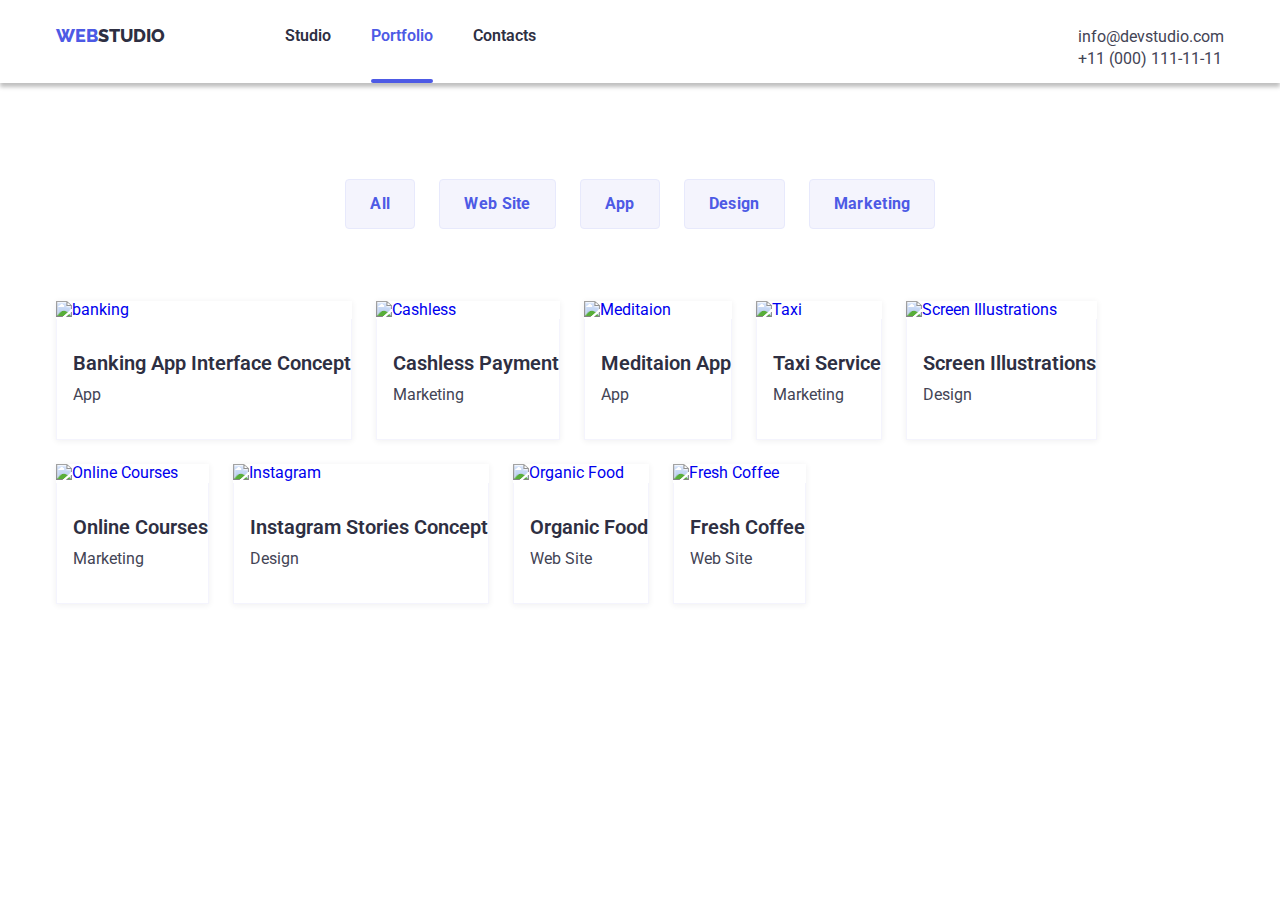
==== portfolio.html @ 0f803ff2 "залишився футер (портфоліо)" ====
<!DOCTYPE html>
<html lang="en">
<head>
    <meta charset="UTF-8">
    <meta http-equiv="X-UA-Compatible" content="IE=edge">
    <meta name="viewport" content="width=device-width, initial-scale=1.0">
    <title>Portfolio</title>
    <link rel="stylesheet" href="https://cdn.jsdelivr.net/npm/modern-normalize@1.1.0/modern-normalize.min.css">
    <link href="https://fonts.googleapis.com/css2?family=Raleway:wght@800&family=Roboto:wght@400;700&display=swap" rel="stylesheet">
    <link rel="stylesheet" href="css/styles.css">
</head>
<body>
    <!--Heder-->
    <header class="page-header">
        <div class="conteiner page-header-conteiner">
            <nav class="page-nav">
                <a href="./index.html" class="logo"> <span class="logo-blu">Web</span>Studio</a>
                <ul class="page-heder-link">
                    <li class="nav-header"><a href="./index.html" class="heder-link">Studio</a></li>
                    <li class="nav-header"><a href="./portfolio.html" class="heder-link heder-link-portfolio ">Portfolio</a></li>
                    <li class="nav-header"><a href="./index.html" class="heder-link">Contacts</a></li>
                </ul>
            </nav>
            <button class="menu-toggle menu-toggle-open  js-open-menu" aria-expanded="false" aria-controls="mobile-menu">
                <svg class="mobile-menu-icon" height="22" width="32">
                    <use href="./images/sprite2.svg#icon-charm_menu-hamburger"></use>
                </svg>
            </button>
    
            <ul class="contacts">
                <li><a href="mailto:info@devstudio.com" class="heder-contacts">info@devstudio.com</a></li>
                <li><a href="tel:+110001111111" class="heder-contacts list-contacts ">+11 (000) 111-11-11</a></li>
            </ul>
        </div>
        <div class="menu-conteiner js-menu-container" id="mobile-menu">
            <button class="menu-toggle menu-toggle-close js-close-menu">
                <svg class="mobile-menu_close-icon" height="24" width="24">
                    <use href="./images/sprite2.svg#icon-close-black"></use>
                </svg>
            </button>
            <ul class="mobile-nav">
                <li class="mobile-section mobile-studio">Studio</li>
                <li class="mobile-section mobile-portfolio">Portfolio</li>
                <li class="mobile-section mobile-contacts">Contacts</li>
            </ul>
            <div class="stems-link-contacts">
                <ul class="mobile-contacts-items">
                    <li class="first"><a class="mobile-link-first" href="tel:+110001111111">+11 (000) 111-11-11</a></li>
                    <li><a class="mobile-link-second" href="mailto:info@devstudio.com">info@devstudio.com</a></li>
    
                </ul>
    
                <ul class="social-icons-mobile-items">
                    <li class="social-list-mobile">
                        <a href="" class="social-list-icons">
                            <svg class="social-list-icons-links" width="16" height="16">
                                <use href="images/sprite.svg#icon-instagram-2"> </use>
                            </svg>
                        </a>
                    </li>
                    <li class="social-list-mobile">
                        <a href="" class="social-list-icons">
                            <svg class="social-list-icons-links" width="16" height="16">
                                <use href="./images/sprite.svg#icon-twiter"> </use>
                            </svg>
                        </a>
                    </li>
                    <li class="social-list-mobile">
                        <a href="" class="social-list-icons">
                            <svg class="social-list-icons-links" width="16" height="16">
                                <use href="./images/sprite.svg#icon-facebook"> </use>
                            </svg>
                        </a>
                    </li>
                    <li class="social-list-mobile">
                        <a href="" class="social-list-icons">
                            <svg class="social-list-icons-links" width="16" height="16">
                                <use href="./images/sprite.svg#icon-linkedin"> </use>
                            </svg>
                        </a>
                    </li>
                </ul>
            </div>
    
    
        </div>
    </header>
    <!--main-->
<main>
    <section class="section page-section">
        <div class="conteiner"> 
        <h1 class="visually-hidden">Portfolio</h1>
        <ul class="decor filter">
            <li><button type="button" class="filter-portfolio">All</button></li>
            <li><button type="button" class="filter-portfolio">Web Site</button></li>
            <li><button type="button" class="filter-portfolio">App</button></li>
            <li><button type="button" class="filter-portfolio">Design</button></li>
            <li><button type="button" class="filter-portfolio">Marketing</button></li>
        </ul>
        
        <ul class="page-decor">
            <li class="decor-portfolio">
                <a href="./index.html" class="portfolio-section">
                <div class="overlay-box">
                    <picture>
                        <source
                        srcset="./images/homework7/desktop-project1.jpg 1x, ./images/homework7/desktop-project1@2x.jpg 2x"
                        media="(min-width: 1200px)"
                        />
                        <source
                        srcset="./images/homework7/tablet-project1.jpg 1x, ./images/homework7/tablet-project1@2x.jpg 2x"
                        media="(min-width: 768px)"
                        />
                        <source
                        srcset="./images/homework7/mobile-project1.jpg 1x, ./images/homework7/mobile-project1@2x.jpg 2x"
                        media="(min-width: 480px)"
                        />
                        <img 
                        src="./images/homework2/Banking.jpg" alt="banking" >
                    </picture>
                
                <p class="overlay">
                    14 Stylish and User-Friendly App Design Concepts · Task Manager App · Calorie Tracker App · Exotic Fruit Ecommerce App · Cloud Storage App
                </p> 
            </div>
            <div class="portfolio">
                <h2 class="portfolio-title">Banking App Interface Concept</h2>
                <p class="portfolio-text">App</p>
            </div>
                </a>
            </li>
            <li class="decor-portfolio">
                <a href="./index.html" class="portfolio-section">
                    <div class="overlay-box">
                        <picture>
                            <source srcset="./images/homework7/desktop-project2.jpg 1x, ./images/homework7/desktop-project2@2x.jpg 2x"
                                media="(min-width: 1200px)" />
                            <source srcset="./images/homework7/tablet-project2.jpg 1x, ./images/homework7/tablet-project2@2x.jpg 2x"
                                media="(min-width: 768px)" />
                            <source srcset="./images/homework7/mobile-project2.jpg 1x, ./images/homework7/mobile-project2@2x.jpg 2x"
                                media="(min-width: 480px)" />
                            <img 
                            src="./images/homework2/CashlessPayment.jpg" alt="Cashless" >
                        </picture>
                    
                    <p class="overlay">
                        14 Stylish and User-Friendly App Design Concepts · Task Manager App · Calorie Tracker App · Exotic Fruit Ecommerce App · Cloud Storage App
                    </p>
                </div>
                    <div class="portfolio">
                <h2 class="portfolio-title">Cashless Payment</h2>
                <p class="portfolio-text">Marketing</p>
            </div>
                </a>
            </li>
            <li class="decor-portfolio">
                <a href="./index.html" class="portfolio-section">
                <div class="overlay-box">
                    <picture>
                        <source srcset="./images/homework7/desktop-project3.jpg 1x, ./images/homework7/desktop-project3@2x.jpg 2x"
                            media="(min-width: 1200px)" />
                        <source srcset="./images/homework7/tablet-project3.jpg 1x, ./images/homework7/tablet-project3@2x.jpg 2x"
                            media="(min-width: 768px)" />
                        <source srcset="./images/homework7/mobile-project3.jpg 1x, ./images/homework7/mobile-project3@2x.jpg 2x"
                            media="(min-width: 480px)" />
                        <img 
                            src="./images/homework2/Meditaion.jpg" alt="Meditaion" >
                    </picture>
                    
                    <p class="overlay">
                        14 Stylish and User-Friendly App Design Concepts · Task Manager App · Calorie Tracker App · Exotic Fruit Ecommerce App · Cloud Storage App
                    </p>
                </div>
                    <div class="portfolio">
                <h2 class="portfolio-title">Meditaion App</h2>
                <p class="portfolio-text">App</p>
            </div>
                </a>
            </li>
            <li class="decor-portfolio">
                <a href="./index.html" class="portfolio-section">
                <div class="overlay-box">
                    <picture>
                        <source srcset="./images/homework7/desktop-project4.jpg 1x, ./images/homework7/desktop-project4@2x.jpg 2x"
                            media="(min-width: 1200px)" />
                        <source srcset="./images/homework7/tablet-project4.jpg 1x, ./images/homework7/tablet-project4@2x.jpg 2x"
                            media="(min-width: 768px)" />
                        <source srcset="./images/homework7/mobile-project4.jpg 1x, ./images/homework7/mobile-project4@2x.jpg 2x"
                            media="(min-width: 480px)" />
                        <img 
                            src="./images/homework2/Taxi.jpg" alt="Taxi" >
                    </picture>
                    
                    <p class="overlay">
                        14 Stylish and User-Friendly App Design Concepts · Task Manager App · Calorie Tracker App · Exotic Fruit Ecommerce App · Cloud Storage App
                    </p>
                </div>
                    <div class="portfolio"> 
                <h2 class="portfolio-title">Taxi Service</h2>
                <p class="portfolio-text">Marketing</p>
            </div>
                </a>
            </li>
            <li class="decor-portfolio">
                <a href="./index.html" class="portfolio-section">
                    <div class="overlay-box">
                        <picture>
                            <source srcset="./images/homework7/desktop-project5.jpg 1x, ./images/homework7/desktop-project5@2x.jpg 2x"
                                media="(min-width: 1200px)" />
                            <source srcset="./images/homework7/tablet-project5.jpg 1x, ./images/homework7/tablet-project5@2x.jpg 2x"
                                media="(min-width: 768px)" />
                            <source srcset="./images/homework7/mobile-project5.jpg 1x, ./images/homework7/mobile-project5@2x.jpg 2x"
                                media="(min-width: 480px)" />
                            <img 
                                src="./images/homework2/ScreenIllustrations.jpg" alt="Screen Illustrations" >
                        </picture>
                    
                    <p class="overlay">
                        14 Stylish and User-Friendly App Design Concepts · Task Manager App · Calorie Tracker App · Exotic Fruit Ecommerce App · Cloud Storage App
                    </p>
                </div>
                    <div class="portfolio">
                <h2 class="portfolio-title">Screen Illustrations</h2>
                <p class="portfolio-text">Design</p>
            </div>
                </a>
            </li>
            <li class="decor-portfolio">
                <a href="./index.html" class="portfolio-section">
                <div class="overlay-box">
                    <picture>
                        <source srcset="./images/homework7/desktop-project6.jpg 1x, ./images/homework7/desktop-project6@2x.jpg 2x"
                            media="(min-width: 1200px)" />
                        <source srcset="./images/homework7/tablet-project6.jpg 1x, ./images/homework7/tablet-project6@2x.jpg 2x"
                            media="(min-width: 768px)" />
                        <source srcset="./images/homework7/mobile-project6.jpg 1x, ./images/homework7/mobile-project6@2x.jpg 2x"
                            media="(min-width: 480px)" />
                        <img 
                            src="./images/homework2/OnlineCourses.jpg" alt="Online Courses">
                    </picture>
                    
                    <p class="overlay">
                        14 Stylish and User-Friendly App Design Concepts · Task Manager App · Calorie Tracker App · Exotic Fruit Ecommerce App · Cloud Storage App
                    </p>
                </div>
                    <div class="portfolio"> 
                <h2 class="portfolio-title">Online Courses</h2>
                <p class="portfolio-text">Marketing</p>
            </div>
                </a>
            </li>
            <li class="decor-portfolio">
                <a href="./index.html" class="portfolio-section">
                <div class="overlay-box">
                    <picture>
                        <source srcset="./images/homework7/desktop-project7.jpg 1x, ./images/homework7/desktop-project7@2x.jpg 2x"
                            media="(min-width: 1200px)" />
                        <source srcset="./images/homework7/tablet-project7.jpg 1x, ./images/homework7/tablet-project7@2x.jpg 2x"
                            media="(min-width: 768px)" />
                        <source srcset="./images/homework7/mobile-project7.jpg 1x, ./images/homework7/mobile-project7@2x.jpg 2x"
                            media="(min-width: 480px)" />
                        <img 
                            src="./images/homework2/Instagram.jpg" alt="Instagram">
                    </picture>
                    
                
                    <p class="overlay">
                        14 Stylish and User-Friendly App Design Concepts · Task Manager App · Calorie Tracker App · Exotic Fruit Ecommerce App · Cloud Storage App
                    </p>
                </div>
                    <div class="portfolio">
                <h2 class="portfolio-title">Instagram Stories Concept</h2>
                <p class="portfolio-text">Design</p>
            </div>
                </a>
            </li>
            <li class="decor-portfolio">
                <a href="./index.html" class="portfolio-section">
                <div class="overlay-box">
                    <picture>
                        <source srcset="./images/homework7/desktop-project8.jpg 1x, ./images/homework7/desktop-project8@2x.jpg 2x"
                            media="(min-width: 1200px)" />
                        <source srcset="./images/homework7/tablet-project8.jpg 1x, ./images/homework7/tablet-project8@2x.jpg 2x"
                            media="(min-width: 768px)" />
                        <source srcset="./images/homework7/mobile-project8.jpg 1x, ./images/homework7/mobile-project8@2x.jpg 2x"
                            media="(min-width: 480px)" />
                        <img 
                            src="./images/homework2/OrganicFood.jpg" alt="Organic Food" >
                    </picture>
                    
                    <p class="overlay">
                        14 Stylish and User-Friendly App Design Concepts · Task Manager App · Calorie Tracker App · Exotic Fruit Ecommerce App · Cloud Storage App
                    </p>
                </div>
                    <div class="portfolio"> 
                <h2 class="portfolio-title">Organic Food</h2>
                <p class="portfolio-text">Web Site</p>
            </div>
                </a>
            </li>
            <li class="decor-portfolio">
                <a href="./index.html" class="portfolio-section">
                <div class="overlay-box">
                    <picture>
                        <source srcset="./images/homework7/desktop-project9.jpg 1x, ./images/homework7/desktop-project9@2x.jpg 2x"
                            media="(min-width: 1200px)" />
                        <source srcset="./images/homework7/tablet-project9.jpg 1x, ./images/homework7/tablet-project9@2x.jpg 2x"
                            media="(min-width: 768px)" />
                        <source srcset="./images/homework7/mobile-project9.jpg 1x, ./images/homework7/mobile-project9@2x.jpg 2x"
                            media="(min-width: 480px)" />
                        <img 
                            src="./images/homework2/FreshCoffee.jpg" alt="Fresh Coffee">
                    </picture>
                    
                    <p class="overlay">
                        14 Stylish and User-Friendly App Design Concepts · Task Manager App · Calorie Tracker App · Exotic Fruit Ecommerce App · Cloud Storage App
                    </p>
                </div>
                    <div class="portfolio">
                <h2 class="portfolio-title">Fresh Coffee</h2>
                <p class="portfolio-text">Web Site</p>
            </div> 
                </a>
            </li>
            </ul>
        </div>
    </section>
</main>
    <!--Futer-->
        <!-- <footer class="section-footer">
            <div class="futer-list">
                <div class="conteiner footer">
                    <div>
                        <a href="./index.html" class="footer-logo"> <span class="footer-logo-blu">Web</span>Studio</a>
                        <p class="footer-text">Increase the flow of customers and sales for your business with digital marketing
                            & growth solutions.</p>
                    </div>
                    <div class="conteiner-list">
                        <h3 class="title title-futer">Social media</h3>
                        <ul class="futer-list-icon">
                            <li class="icon">
                                <a class="futer-icon" href="">
                                    <svg width="24" height="24">
                                        <use href="./images/sprite.svg#icon-instagram-2"></use>
                                    </svg>
                                </a>
                            </li>
        
                            <li class="icon">
                                <a class="futer-icon" href="">
                                    <svg width="24" height="24">
                                        <use href="./images/sprite.svg#icon-twiter"></use>
                                    </svg>
                                </a>
                            </li>
        
                            <li class="icon">
                                <a class="futer-icon" href="">
                                    <svg width="24" height="24">
                                        <use href="./images/sprite.svg#icon-facebook"></use>
                                    </svg>
                                </a>
                            </li>
        
                            <li class="icon">
                                <a class="futer-icon" href="">
                                    <svg width="24" height="24">
                                        <use href="./images/sprite.svg#icon-linkedin"></use>
                                    </svg>
                                </a>
                            </li>
                        </ul>
                    </div>
                    <div class="futer-Subscribe">
                        <p class="Subscribe-text">Subscribe</p>
                        <form class="form-futer">
                            <input class="input-futer" type="email" name="mail" placeholder="E-mail" id="mail">
                            <button class="futer-button" type="submit">Subscribe
                                <svg class="svg-futer" width="24" height="20">
                                    <use href="./images/sprite2.svg#icon-icon-send-1"></use>
                                </svg>
                            </button>
                        </form>
                    </div>
                </div>
            </div>
        
        </footer> -->
        <script src="./js/modal.js"></script>
        <script defer src="https://cdnjs.cloudflare.com/ajax/libs/body-scroll-lock/3.1.5/bodyScrollLock.min.js"
            integrity="sha512-HowizSDbQl7UPEAsPnvJHlQsnBmU2YMrv7KkTBulTLEGz9chfBoWYyZJL+MUO6p/yBuuMO/8jI7O29YRZ2uBlA=="
            crossorigin="anonymous">
        </script>
</body>
</html>
---- css/styles.css ----
:root {
--primery-text-color: #434455;
--title-text-color: #2E2F42;
--background-color-hero: #2E2F42;
--accent-color: #4D5AE5;
--background-color: #ffffff;
--button-color: #ffffff;
--footer-logo: #F4F4FD;
--background-color-cection: #F4F4FD;
--background-color-footer: #2E2F42;
--color-hover-nav: #434455;
--time-function: cubic-bezier(0.4, 0, 0.2, 1);
}
h1,
h2,
h3, 
p {
margin-top: 0;
margin-bottom: 0;
}
ul, ol {
    margin-top: 0;
    margin-bottom: 0;
    padding-left: 0;
    list-style-type: none;
}
img {
    display: block;
}
button {
    cursor: pointer;
}
body {
    color:var(--primery-text-color);
    background-color:var(--background-color);
    font-family: Roboto, sans-serif;
    font-size: 16px;
}
/* heder */
/* -----------------------------HEDER --------------------------*/

.conteiner {
    width: 100%;
    margin-left: auto;
    margin-right: auto;
    padding-right: 16px;
    padding-left: 16px;
}
.heder-link-portfolio{

}

@media screen and (min-width: 480px) {
    .conteiner {
        width: 428px;
        margin-left: auto;
        margin-right: auto;
    }
}

@media screen and (min-width: 768px) {
    .conteiner {
        width: 768px;
    }
}

@media screen and (min-width: 1200px) {
    .conteiner {
        width: 1200px;
    }
}

@media screen and (max-width: 767px) {
    .page-heder-link {
        display: none;
        }
    .contacts {
        display: none;
}
}
.page-header {
    display: flex;
    align-items: baseline;
    box-shadow: 0px 4px 4px rgba(0, 0, 0, 0.25);
    padding-top: 24px;
    padding-bottom: 24px;
}
.page-header-conteiner {
    position: relative;
    display: flex;
    align-items: center;
    align-items: baseline;
    justify-content: space-between;
}
@media (min-width: 768px) {
    .menu-toggle {
        display: none;
    }
}
.menu-toggle {
    position: absolute;
    top: 40px;
    right: 40px;
    width: 24px;
    height: 24px;
    align-items: center;
    justify-content: center;
    margin: 0;
    padding: 0;
    background-color: transparent;
    cursor: pointer;
    border: none;
    border-radius: 50%;
    outline: none;
}
.menu-toggle-close{
border-radius: 50%;
background-color: #E7E9FC;
border: 1px solid rgba(0, 0, 0, 0.1);
}
.menu-toggle-open {
position: absolute;
    top: 0px;
    right: 16px;
    width: 32px;
    height: 22px;
}
.mobile-menu_close-icon {
    padding: 8px;
    align-items: center;
}
.mobile-menu {
    position: fixed;
    width: 100%;
    height: 100%;
    background-color: #ffffff; 
}
.menu-conteiner {
    position: fixed;
    top: 0;
    right: 0;
    width: 100vw;
    height: 100vh;
    padding: 32px;
    background-color: #ffffff;
    z-index: 999;
    transform: translateX(100%);
    transition: transform 250ms ease-in-out;
}
.menu-conteiner.is-open {
    transform: translateX(0);
}

.menu-container .menu-toggle {
    position: absolute;
    top: 16px;
    right: 16px;
    color: #fff;
}
.mobile-menu {
    padding: 0;
    margin: 0;
    list-style: none;
}

.mobile-menu .link {
    display: block;
    padding: 10px;
    color: #fff;
    text-decoration: none;
}
.menu-container .menu-toggle {
    position: absolute;
    top: 16px;
    right: 16px;
    color: #fff;
}
.social-icons-mobile-items {
    display: flex;
    align-items: flex-start;
    justify-content: space-between;
    
}

.social-list-mobile {
    display: flex;
    align-items: center;
    justify-content: center;
    align-items: baseline;
}
.logo-blu {
    color:var(--accent-color);
}
.logo {
    color:var(--title-text-color);
    font-family: Raleway, sans-serif;
    font-size: 18px;
    line-height: 1.33;
    font-weight: 800;
    text-decoration: none;
    text-transform: uppercase;
}
.mobile-nav {
    color: rgba(46, 47, 66, 1);
    font-weight: 700;
    font-size: 36px;
    line-height: 1.1;
    list-style-type: none;

}
.mobile-studio {
    margin-top: 80px;
    margin-bottom: 40px;
}
.mobile-portfolio {
    margin-bottom: 40px;
}
.mobile-contacts {
    margin-bottom: 284px;
}
.social-icons-mobile-items {
    margin-bottom: 0px;
}
.stems-link-contacts {
    display: flex;
    flex-direction: column;
}
.mobile-contacts-items {
    margin-bottom: 48px;
    list-style-type: none;
}
.mobile-link-first {
    color: rgba(77, 90, 229, 1);
    font-size: 36px;
    font-weight: 600;
    text-decoration: none;
}
.mobile-link-second {
    color: rgba(67, 68, 85, 1);
    font-size: 20px;
    font-weight: 500;
    text-decoration: none;
    margin-top: 40px;
}
.first {
    margin-bottom: 40px;
}
.mobile-section:focus {
    color: rgba(64, 75, 191, 1);
}

@media screen and (min-width: 768px) {
    .page-header-conteiner {
        
        display: flex;
        align-items: baseline;
    
    }
    .page-nav {
        padding-top: 24px;
        padding-bottom: 22px;
    }
    .page-heder-link {
        display: flex;
        gap: 40px;
    }
    .nav-header {
        position: relative;
        list-style-type: none;
    }
    .heder-link {
        text-decoration: none;
        padding-top: 24px;
        padding-bottom: 22px;
        color: var(--title-text-color);
        font-weight: 600;
        line-height: 1.5;
        transition-property: color;
        transition-duration: 250ms;
        transition-timing-function: var(--time-function);
        }
    .heder-link:hover {
        color: rgba(64, 75, 191, 1);
    }
    .heder-link:focus {
        color: rgba(64, 75, 191, 1);
    }
        .heder-contacts:hover {
            color: rgba(64, 75, 191, 1);
        }
        .heder-contacts:focus {
            color: rgba(64, 75, 191, 1);
        }
    .studio::after {
        position: absolute;
        content: " ";
        display: block;
        border-radius: 2px;
        width: 100%;
        height: 4px;
        background-color: #4D5AE5;
        top: 55px;
        left: 0%;
}
.heder-link-portfolio::after {
    position: absolute;
    content: " ";
    display: block;
    border-radius: 2px;
    width: 100%;
    height: 4px;
    background-color: #4D5AE5;
    top: 55px;
    left: 0%;
}

    .studio {
        color: #4D5AE5;
}

  .heder-link-portfolio {
    color: #4D5AE5;
  }
    .page-nav {
        display: flex;
    }
    .heder-contacts {
        color: rgba(67, 68, 85, 1);
        display: flex;
        margin-bottom: 4px;
        flex-direction: column;
        text-decoration: none;
    }
    .contacts {
        
        padding-top: 24px;
        padding-bottom: 10px;
        list-style-type: none;
    }
    .logo {
        margin-right: 120px;
    }
    .page-header {
        padding-top: 0px;
        padding-bottom: 0px;
}
}
/*--------------------------HERO-------------------------------*/

@media screen and (max-width: 767px) {
    .hero {
        background-image: linear-gradient(to right, rgba(46, 47, 66, 0.7), rgba(46, 47, 66, 0.7)), url(../images/homework7/mobile-people-office.jpg);
        max-width: 428px;
        height: 432px;
    }
    .hero-title {
        font-size: 36px;
        line-height: 1.1;
        width: 318px;
        margin-bottom: 72px;
    }
    .modal {
        width: 392px;
        height: 586px;
    }
}
.hero-button {
    display: block;
    align-items: center;
    background-color: var(--accent-color);
    color: #FFFFFF;
    font-weight: 500;
    font-size: 16px;
    line-height: 1.5;
    padding-top: 16px;
    padding-bottom: 16px;
    padding-right: 32px;
    padding-left: 32px;
    border-radius: 4px;
    box-shadow: 0px 4px 4px rgba(0, 0, 0, 0.15);
    cursor: pointer;
    width: 169px;
    border: solid var(--accent-color);
    margin-bottom: 112px;
    margin: auto
}
.hero {
    display: flex;
    background-repeat: no-repeat;
    background-size: cover;
    background-position: center;
    margin-left: auto;
    margin-right: auto;
}
.hero-title {
    color: rgba(255, 255, 255, 1);
    font-weight: 700;
    text-align: center;
    margin-left: auto;
    margin-right: auto;
    padding-top: 112px;
}
.send {
    display: block;
    margin: auto;
    background-color: var(--accent-color);
    margin: auto;
    color: #ffffff;
    width: 169px;
    height: 56px;
    font-weight: 500;
    font-size: 16px;
    border: 1px solid var(--accent-color);
    border-radius: 4px;
    box-shadow: 0px 4px 4px rgba(0, 0, 0, 0.15);
    padding: 0px
}
@media screen and (min-device-pixel-ratio: 2) and (max-width: 767px),
screen and (min-resolution: 192dpi) and (max-width: 767px),
screen and (min-resolution: 2dppx) and (max-width: 767px) {
    .hero {
        background-image: linear-gradient(to right, rgba(46, 47, 66, 0.7), rgba(46, 47, 66, 0.7)), url(../images/homework7/mobile-people-office@2x.jpg);
    }
}

@media screen and (min-width: 768px) {
    .hero {
        background-image: linear-gradient(to right, rgba(46, 47, 66, 0.7), rgba(46, 47, 66, 0.7)), url(../images/homework7/tablet-people-office.jpg);
        max-width: 768px;
        height: 436px;
    }
    .hero-title {
        font-size: 56px;
        line-height: 1.01;
        width: 494px;
        margin-bottom: 40px;
    }
    .modal {
        width: 408px;
        height: 586px;
    }
}
@media screen and (min-device-pixel-ratio: 2) and (min-width: 768px),
screen and (min-resolution: 192dpi) and (min-width: 768px),
screen and (min-resolution: 2dppx) and (min-width: 768px) {
    .hero {
        background-image: linear-gradient(to right, rgba(46, 47, 66, 0.7), rgba(46, 47, 66, 0.7)), url(../images/homework7/tablet-people-office@2x.jpg);
    }
}
@media screen and (min-width: 1200px) {
    .hero {
        background-image: linear-gradient(to right, rgba(46, 47, 66, 0.7), rgba(46, 47, 66, 0.7)), url(../images/homework7/desktop-people-office.jpg);
        max-width: 1440px;
        height: 600px;
    }
    .hero-title {
        font-size: 56px;
        line-height: 1.01;
        padding-top: 188px;
        margin-bottom: 48px;
    }
    .modal {
        height: 584px;
    }
}
@media screen and (min-device-pixel-ratio: 2) and (min-width: 1200px),
screen and (min-resolution: 192dpi) and (min-width: 1200px),
screen and (min-resolution: 2dppx) and (min-width: 1200px) {
    .hero {
        background-image: linear-gradient(to right, rgba(46, 47, 66, 0.7), rgba(46, 47, 66, 0.7)), url(../images/homework7/desktop-people-office@2x.jpg);
    }
}

/*-----------------------------Benefits--------------------------*/
.visually-hidden {
    position: absolute;
    white-space: nowrap;
    width: 1px;
    height: 1px;
    overflow: hidden;
    border: 0;
    padding: 0;
    clip: rect(0 0 0 0);
    clip-path: inset(50%);
    margin: -1px;
}
.decor-benefits {
    list-style-type: none;
}
.title {
    font-size: 36px;
    font-weight: 700;
    line-height: 1.1;
    color: rgba(46, 47, 66, 1);
}
.section-text {
    font-size: 16px;
    font-weight: 500;
    line-height: 1.5;
    color: var(--primery-text-color);
}


@media screen and (max-width: 767px) {
    .benefits-icons {
        display: none;
    }
.decor-benefits {
    display: flex;
    flex-direction: column;
    gap: 72px;
}
.title {
   text-align: center;
   margin-bottom: 8px;
}
.section {
    padding-top: 96px;
    padding-bottom: 96px;
}
}
@media screen and (min-width: 768px) {
    .benefits-icons {
            display: none;
        }
    .decor-benefits {
        display: grid;
        grid-template-columns: 1fr 1fr;
        column-gap: 24px;
    }
        .section {
        padding-top: 96px;
        padding-bottom: 96px;
        }
        .title {
        margin-bottom: 8px;
    }
    .benefits-list-items:nth-child(-n + 2) {
        margin-bottom: 72px;
    }
}
@media screen and (min-width: 1200px) {
    .section {
        padding-top: 120px;
        padding-bottom: 120px;
        }
    .benefits-list {
        display: flex;
        width: 264px;
        height: 112px;
        background-color: #F4F4FD;
        justify-content: center;
        align-items: center;
        margin-bottom: 8px;
    }
        .benefits-icons {
            display: block;
            justify-content: center;
            align-items: center;
            margin-right: auto;
            margin-left: auto;
        }
    .decor-benefits {
        display: flex;
        justify-content: space-between;
        gap: 24px;
    }
    .benefits-list-items:nth-child(-n + 2) {
        margin-bottom: 0px;
    }
}
/*-----------------------------What are we doing-----------------------*/
.title {
    font-size: 20px;
    font-weight: 600;
    line-height: 1.2;
}
 .section-tile {
     font-weight: 700;
     color: var(--title-text-color);
     font-size: 36px;
     line-height: 1.11;
     text-align: center;
     letter-spacing: 0.02em;
     margin-bottom: 72px;
 }
@media screen and (max-width: 767px) {
    .conteiner-doing {
        display: none;
    }
    .doing {
        padding-bottom: 0px;
        padding-top: 0px;
        padding-bottom: 120px;
    }
}

@media screen and (min-width: 768px) {
    .conteiner-doing {
        display: none;
    }
}

@media screen and (min-width: 1200px) {
    .conteiner-doing {
        display: block;
    }
    .decor {
        list-style-type: none;
        
    }
.wedoing {
margin-bottom: 120px;
}
}

/*--------------------Our Team-----------------*/
.team-item {
    box-shadow: 0px 1px 0px 1px rgba(46, 47, 66, 0.16);
    border-radius: 0px 0px 4px 4px;
    background-color: var(--background-color)
}
.team-section {
    background-color: var(--background-color-cection);
}

.team-page {
    text-align: center;
    padding-top: 32px;
    padding-bottom: 32px;
}

.social-icons {
    display: flex;
    align-items: center;
    justify-content: center;
    gap: 24px;
    margin-top: 12px;
}


.social-list-icons {
    display: flex;
    align-items: center;
    justify-content: center;
    width: 40px;
    height: 40px;
    border-radius: 50%;
    background-color: var(--accent-color);
}

@media screen and (max-width: 767px) {
    .team-section {
        margin-right: auto;
        margin-left: auto;
        padding-top: 96px;
        padding-bottom: 128px;
        }
    .team {
        display: flex;
        flex-direction: column;
        text-align: center;
        gap: 72px;
        width: 264px;
        margin-right: auto;
        margin-left: auto;
        }
} 
@media screen and (min-width: 768px) {
    .team-section {
            padding-bottom: 96px;
        }
    .doing {
        padding-bottom: 0px;
        padding-top: 0px;
    }
    .team {
        display: flex;
        flex-wrap: wrap-reverse;
        justify-content: center;
        gap: 64px 24px;
    }
    
        .team-page {
            padding-left: 16px;
            padding-right: 16px;
        } 
    }

@media screen and (min-width: 1200px) {
.team-section {
    padding-bottom: 120px;
}
}

/*------------------------CUCTOMERS----------------------*/

.customers {
    display: block;
    width: 188px;
    height: 88px;
    border: solid 1px #8E8F99;
    border-radius: 4px;
    margin-left: auto;
    margin-right: auto;
    padding-top: 16px;
    padding-bottom: 16px;
    transition-property: border;
    transition-duration: 250ms;
    transition-timing-function: var(--time-function);
}

.customers-icon {
    fill: #8E8F99;
    transition-property: fill;
    transition-duration: 250ms;
    transition-timing-function: var(--time-function);
}

.customers:hover {
    border: solid 1px #4D5AE5;
}

.customers:focus {
    border: solid 1px #4D5AE5;
}

.customers:hover .customers-icon {
    color: #4D5AE5;
    fill: #4D5AE5;
}

.customers:focus .customers-icon {
    color: #4D5AE5;
    fill: #4D5AE5;
}

@media screen and (max-width: 767px) {


.customers-list {
    display: flex;
    flex-wrap: wrap;
    justify-content: center;
    text-align: center;
    gap: 72px 16px;
    margin-left: auto;
    margin-right: auto;
}



}

@media screen and (min-width: 768px) {
.customers {
    width: 168px;
}
.customers-list {
    display: flex;
    flex-wrap: wrap;
    justify-content: center;
    text-align: center;
    gap: 72px 24px;
}
}

@media screen and (min-width: 1200px) {
    .customers-list {
            display: flex;
            flex-wrap: wrap;
            justify-content: center;
            text-align: center;
            gap: 24px;
        }
}

/*-------------------------------FUTER-------------------------------*/

.section-footer {
    padding-top: 96px;
    padding-bottom: 96px;
}

.section-footer {
    background-color: var(--background-color-footer);
}
.futer-list {
    display: flex;
    flex-wrap: wrap;
}
.footer-logo {
    color: var(--footer-logo);
    font-family: Raleway, sans-serif;
    font-weight: 800;
    font-size: 18px;
    line-height: 1.16;
    text-transform: uppercase;
    text-decoration: none;
    margin-left: auto;
    margin-right: auto;
}

.footer-logo-blu {
    color: var(--accent-color);
    font-family: Raleway, sans-serif;
    font-weight: 800;
    font-size: 18px;
    line-height: 1.17;
}

.footer-text {
    line-height: 1.5;
    color: #E7E9FC;
    width: 264px;
    margin-top: 16px;
}

.title-futer {
    color: #ffffff;
    font-weight: 600;
    line-height: 1.5;
    margin-bottom: 16px;
    font-size: 16px;
}

.futer-icon {
    display: flex;
    width: 40px;
    height: 40px;
    border-radius: 50%;
    background-color: #434455;
    align-items: center;
    justify-content: center;
    transition-property: background-color;
    transition-duration: 250ms;
    transition-timing-function: var(--time-function);
}

.futer-icon:hover {
    background-color: #31D0AA;
    border: 1 px solid #31D0AA;
}

.futer-icon:focus {
    background-color: #31D0AA;
    border: 1 px solid #31D0AA;
}

.input-futer {
    width: 264px;
    height: 22px;
    border: 1px solid rgba(255, 255, 255, 0.3);
    box-shadow: 0px 4px 4px rgba(0, 0, 0, 0.15);
    border-radius: 4px;
    background-color: #2E2F42;
    padding-left: 16px;
    padding-top: 8px;
    padding-bottom: 8px;
    color: #FFFFFF;
    margin-bottom: 16px;
}
.futer-button {
    position: relative;
    display: flex;
    width: 165px;
    height: 40px;
    color: #FFFFFF;
    font-weight: 600;
    font-family: Roboto, sans-serif;
    background-color: #4D5AE5;
    border-radius: 4px;
    border: 1px;
    gap: 16px;
    padding-top: 8px;
    padding-bottom: 8px;
    padding-left: 24px;
    padding-right: 24px;
    align-items: center;
    border-color: transparent;
    letter-spacing: 0.04em;
    justify-content: space-between;
}

@media screen and (max-width: 767px) {

.footer-text {
    width: 268px;
    text-align: justify;
}
.futer-list-icon {
    display: flex;
    gap: 16px;
    
}
.futer-Subscribe {
    display: flex;
    flex-direction: column;
        
    margin-top: 72px;
}
.form-futer {
    display: flex;
    flex-direction: column;
    align-items: center;
}
.input-futer {
    width: 364px;   
    height: 40px;        
}
.conteiner-footer {
    display: flex;
    flex-direction: column;
    text-align: center;
    align-items: center;
}
.futer-button {
    margin-left: auto;
    margin-right: auto;
}
.conteiner-list {
    margin-top: 72px;
}
.Subscribe-text {
    margin-bottom: 16px;

}
}

@media screen and (min-width: 768px) {
.conteiner-footer {
    display: flex;
    flex-wrap: wrap;
    justify-content: center;
    gap: 72px 24px;
}
    .futer-list-icon {
    display: flex;
    gap: 16px;
   
}
    
.form-futer {
    display: flex;
    gap: 24px;
}
.futer-Subscribe {
    display: flex;
    flex-direction: column;

}
.Subscribe-text {
    margin-bottom: 16px;
}
}

@media screen and (min-width: 1200px) {
.input-futer {
    height: 40px;
}
}





.item {
    padding-top: 0px;
}
.wedoing {
    display: flex;
    flex-wrap: wrap;
    gap: 24px;
}

.doing {
    padding-top: 0px;
}















/*  PAGE2------------portfolio */

.filter-portfolio {
    color: var(--accent-color);
    background-color: #F4F4FD;
    font-family: Roboto, sans-serif;
    font-size: 16px;
    line-height: 1.5;
    align-items: center;
    vertical-align: baseline;
    letter-spacing: 0.02em;
    font-weight: 700;
    max-width: 126px;
    border: solid 1px #E7E9FC;
    border-radius: 4px;
    padding-top: 12px;
    padding-bottom: 12px;
    padding-left: 24px;
    padding-right: 24px;
    transition-property: background-color, box-shadow, color, border-color;
    transition-duration: 250ms;
    transition-timing-function: var(--time-function);
}
.filter-portfolio:hover {
    background-color: var(--accent-color);
    border-color: transparent;
    color: var(--button-color);
    box-shadow: 0px 2px 2px 0px rgba(0, 0, 0, 0.12);
}
.filter-portfolio:focus {
    background-color: var(--accent-color);
    color: var(--button-color);
    border-color: transparent;
    box-shadow: 0px 2px 2px 0px rgba(0, 0, 0, 0.12);
    
}

.portfolio-title {
    color: var(--title-text-color);
    font-size: 20px;
    line-height: 1.2;
    font-weight: 600;
    margin-bottom: 8px;
}
.portfolio-text {
    line-height: 1.5;
    margin-top: 8px;
    color: #434455;
}

.portfolio-section {
    text-decoration: none;
    display: block;
    box-shadow: 0px 1px 6px 0px rgba(46, 47, 66, 0.08);
    transition-property: box-shadow;
    transition-duration: 250ms;
    transition-timing-function: var(--time-function);
}
.portfolio-section:hover {
    box-shadow: 0px 1px 6px rgba(46, 47, 66, 0.08), 0px 1px 1px rgba(46, 47, 66, 0.16), 0px 2px 1px rgba(46, 47, 66, 0.08);
}
.portfolio-section:focus {
    box-shadow: 0px 1px 6px rgba(46, 47, 66, 0.08), 0px 1px 1px rgba(46, 47, 66, 0.16), 0px 2px 1px rgba(46, 47, 66, 0.08);
}


.filter {
    display: flex;
    flex-wrap: wrap;
    justify-content: center;
    gap: 24px;
    margin-bottom: 72px;
}

.page-decor {
display: flex;
flex-wrap: wrap;
}
.portfolio {
    border-left: 0.5px solid;
    border-bottom: 0.5px solid;
    border-right: 0.5px solid;
    border-color: #F4F4FD;
    padding-top: 32px;
    padding-bottom: 32px;
    padding-left: 16px;
}
.overlay-box {
    position: relative;
    overflow: hidden;
}

.overlay {
    position: absolute;
    top: 0%;
    left: 0%;
    font-weight: 400;
    color: #F4F4FD;
    width: 100% ;
    height: 100%;
    background-color: #4D5AE5;
    padding: 40px 32px 164px 32px;
    overflow: auto;
    transform:translate(0, 100%);
    transition: transform 250ms var(--time-function);
}
.portfolio-section:hover .overlay,
.portfolio-section:focus .overlay {
transform: translate(0, 0);
}

@media screen and (max-width: 767px) {
.page-decor {
    display: flex;
    flex-wrap: wrap;
    margin: 0px;
    padding: 0px;
    justify-content: center;
    }
.overlay {
    width: 396px;
    }
.decor-portfolio:not(:last-child) {
    margin-bottom: 24px;
    }
.filter {
    display: flex;
    flex-wrap: wrap;
    justify-content: flex-start;
    gap: 16px 24px;
    margin-bottom: 48px;
    }
.page-section {
    padding-top: 48px;
    padding-bottom: 48px;
    }
}
@media screen and (min-width: 768px) {
.page-decor {
    gap: 24px;
    }
.page-section {
    padding-top: 64px;
            
}
.filter {
margin-bottom: 64px;
}
}

@media screen and (min-width: 1200px) {
.page-section {
        padding-top: 96px;

    }
        .filter {
            margin-bottom: 72px;
        }
}







/*MODAL WINDOW*/

.backdrop {
    position: fixed;
    top: 0;
    left: 0;
    width: 100%;
    height: 100%;
    background-color: rgba(46, 47, 66, 0.4);
    opacity: 1;
    transition: opacity 250ms var(--time-function);
}
.is-hidden {
    opacity: 0;
    pointer-events: none;
}
.backdrop .is-hidden .modal {
    transform: translate(-50%, -50%) scale(0.9);
    opacity: 0;
}
.modal {
    position: absolute;
    top: 50%;
    left: 50%;
    background-color: rgba(252, 252, 252, 1);
    border-radius: 4px;
    opacity: 1;
    transform: translate(-50%, -50%) scale(1);
    transition: transform 250ms var(--time-function) opacity 250ms var(--time-function);
    box-shadow: 0px 1px 2px rgba(0, 0, 0, 0.2), 0px 1px 3px rgba(0, 0, 0, 0.12), 0px 1px 1px rgba(0, 0, 0, 0.14);
    padding-left: 24px;
    padding-right: 24px;
    padding-bottom: 24px;
    padding-top: 72px;
}
.modal-button {
    position: absolute;
    right: 24px;
    top: 24px;
    display: flex;
    align-items: center;
    justify-content: center;
    width: 24px;
    height: 24px;
    border-radius: 50%;
    background: #E7E9FC;
    border: 1px solid rgba(0, 0, 0, 0.1);
}
.modal-button:hover {
    background-color: #404BBF;
    fill: #FFFFFF;
}
.modal-button:focus {
    background-color: #404BBF;
    fill: #FFFFFF;
    border:#404BBF;
}
.form {
    width: 100%;
}
.form-field {
    position: relative;
    display: flex;
    flex-direction: column;
}
.form-field:nth-child(-n+4) {
    margin-bottom: 8px;
}
.title-form {
    font-weight: 700;
    font-size: 16px;
    align-items: center;
    
    margin-bottom: 16px;
}
.form-field input {
    padding-top: 11px;
    padding-bottom: 11px;
    padding-left: 38px;
    margin: 0px;
    outline: 1px solid rgba(33, 33, 33, 0.2);
    border: 1px;
    border-radius: 4px;
    background-color: #FCFCFC;
}
.holder {
    padding-top: 8px;
    padding-bottom: 8px;
    padding-left: 16px;
    outline: 1px solid rgba(33, 33, 33, 0.2);
    border: 1px;
    border-radius: 4px;
    background-color: #FCFCFC;
    resize: none;
    height: 120px;
}
.label {
    display: block;
    font-size: 12px;
    font-weight: 400;
    color: #8E8F99;
    padding: 0px;
    text-align: left;
    margin-bottom: 4px;
}
.accept {
    display: flex;
    align-items: baseline;
    text-align: center;
    margin-top: 16px;
    margin-bottom: 24px;
    color: #8E8F99;
    font-weight: 400;
    font-size: 12px;
    align-items: center;
}
.Privacy-Policy {
    color: var(--accent-color);
    text-decoration: underline;
}
.checkbox-hero {
    position: absolute;
    white-space: nowrap;
    width: 1px;
    height: 1px;
    overflow: hidden;
    border: 0;
    padding: 0;
    clip: rect(0 0 0 0);
    clip-path: inset(50%);
    margin: -1px;
}

.icon-form {
    position: absolute;
    bottom: 14px;
}

.grup {
    position: relative;
    transition-property: outline;
    transition-duration: 250ms;
    transition-timing-function: var(--time-function);
}
.icon-form {
position: absolute;
left: 19px;
transition-property: fill;
transition-duration: 250ms;
transition-timing-function: var(--time-function);
}
.grup:focus+.icon-form {
    fill: var(--accent-color);
}
.grup:focus {
outline: 1px solid var(--accent-color);
}
.checkbox-hero-icon {
    border: 1.25px solid #2E2F42;
    border-radius: 2px;
    fill: #F4F4FD;
    margin-right: 8px;
    background-color: #F4F4FD;  
}
.label-checkbox-modal {
display: flex;
align-items: center;
}
.checkbox-hero:checked ~ .checkbox-hero-icon {
background-color: #404BBF;
border: #404BBF;
border: 1.25px solid #404BBF;
}

.Subscribe-text {
    font-weight: 600;
    color: #FFFFFF;
    line-height: 1.5;
    letter-spacing: 0.02em;
}
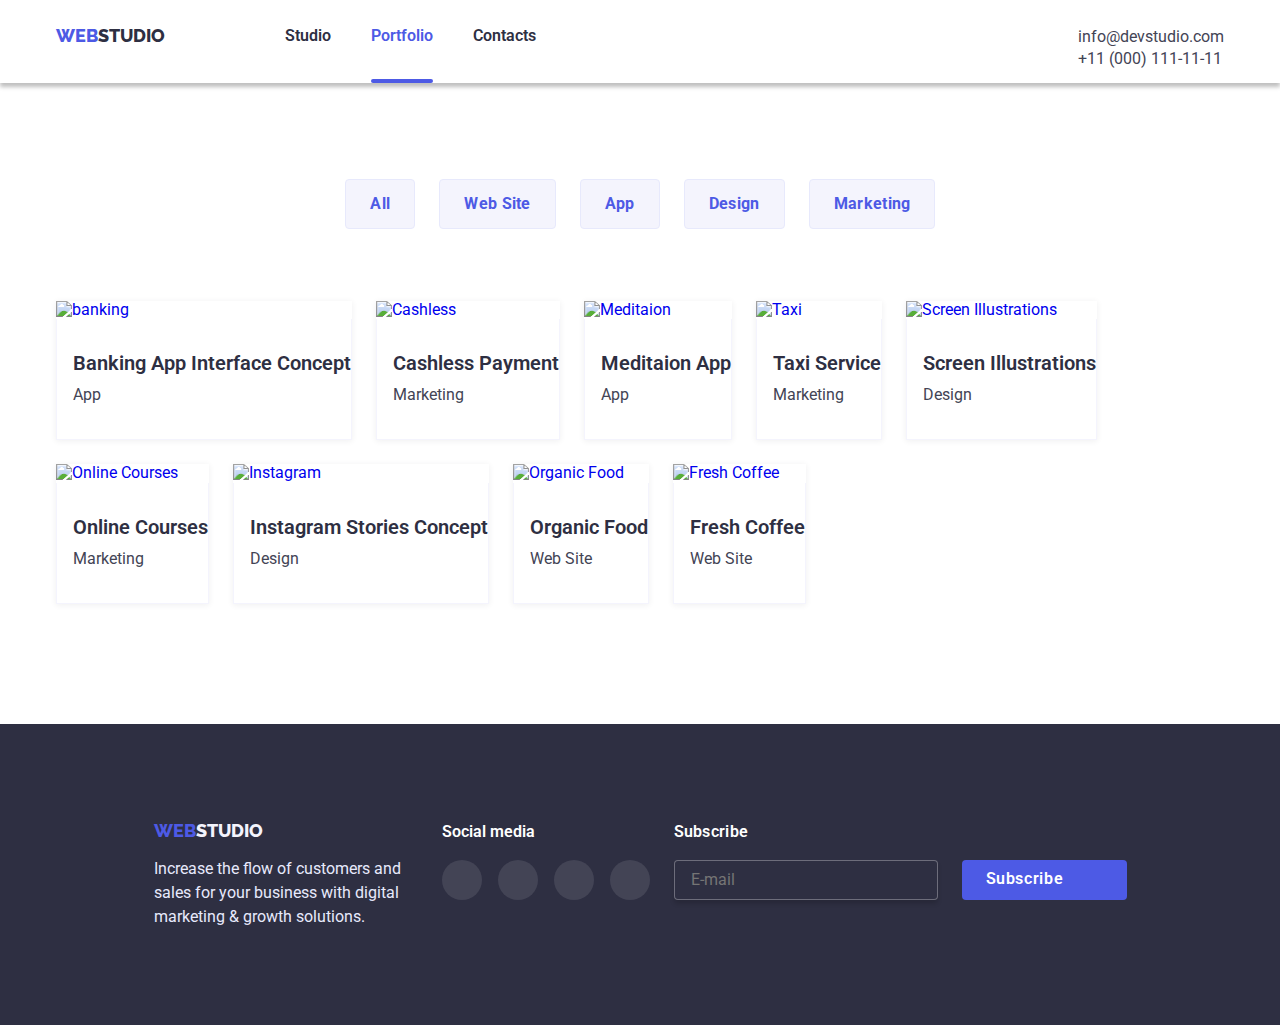
==== commit 746cb6c6: "hw7" ====
--- a/portfolio.html
+++ b/portfolio.html
@@ -327,65 +327,64 @@
     </section>
 </main>
     <!--Futer-->
-        <!-- <footer class="section-footer">
-            <div class="futer-list">
-                <div class="conteiner footer">
-                    <div>
-                        <a href="./index.html" class="footer-logo"> <span class="footer-logo-blu">Web</span>Studio</a>
-                        <p class="footer-text">Increase the flow of customers and sales for your business with digital marketing
-                            & growth solutions.</p>
-                    </div>
-                    <div class="conteiner-list">
-                        <h3 class="title title-futer">Social media</h3>
-                        <ul class="futer-list-icon">
-                            <li class="icon">
-                                <a class="futer-icon" href="">
-                                    <svg width="24" height="24">
-                                        <use href="./images/sprite.svg#icon-instagram-2"></use>
-                                    </svg>
-                                </a>
-                            </li>
-        
-                            <li class="icon">
-                                <a class="futer-icon" href="">
-                                    <svg width="24" height="24">
-                                        <use href="./images/sprite.svg#icon-twiter"></use>
-                                    </svg>
-                                </a>
-                            </li>
-        
-                            <li class="icon">
-                                <a class="futer-icon" href="">
-                                    <svg width="24" height="24">
-                                        <use href="./images/sprite.svg#icon-facebook"></use>
-                                    </svg>
-                                </a>
-                            </li>
-        
-                            <li class="icon">
-                                <a class="futer-icon" href="">
-                                    <svg width="24" height="24">
-                                        <use href="./images/sprite.svg#icon-linkedin"></use>
-                                    </svg>
-                                </a>
-                            </li>
-                        </ul>
-                    </div>
-                    <div class="futer-Subscribe">
-                        <p class="Subscribe-text">Subscribe</p>
-                        <form class="form-futer">
-                            <input class="input-futer" type="email" name="mail" placeholder="E-mail" id="mail">
-                            <button class="futer-button" type="submit">Subscribe
-                                <svg class="svg-futer" width="24" height="20">
-                                    <use href="./images/sprite2.svg#icon-icon-send-1"></use>
-                                </svg>
-                            </button>
-                        </form>
-                    </div>
-                </div>
-            </div>
-        
-        </footer> -->
+    <footer class=" section section-footer">
+        <div class="conteiner conteiner-footer">
+    
+            <div>
+                <a href="./index.html" class="footer-logo"> <span class="footer-logo-blu">Web</span>Studio</a>
+                <p class="footer-text">Increase the flow of customers and sales for your business with digital marketing
+                    & growth solutions.</p>
+            </div>
+            <div class="conteiner-list">
+                <h3 class="title title-futer">Social media</h3>
+                <ul class="futer-list-icon">
+                    <li class="icon">
+                        <a class="futer-icon" href="">
+                            <svg width="24" height="24">
+                                <use href="./images/sprite.svg#icon-instagram-2"></use>
+                            </svg>
+                        </a>
+                    </li>
+    
+                    <li class="icon">
+                        <a class="futer-icon" href="">
+                            <svg width="24" height="24">
+                                <use href="./images/sprite.svg#icon-twiter"></use>
+                            </svg>
+                        </a>
+                    </li>
+    
+                    <li class="icon">
+                        <a class="futer-icon" href="">
+                            <svg width="24" height="24">
+                                <use href="./images/sprite.svg#icon-facebook"></use>
+                            </svg>
+                        </a>
+                    </li>
+    
+                    <li class="icon">
+                        <a class="futer-icon" href="">
+                            <svg width="24" height="24">
+                                <use href="./images/sprite.svg#icon-linkedin"></use>
+                            </svg>
+                        </a>
+                    </li>
+                </ul>
+            </div>
+            <div class="futer-Subscribe">
+                <p class="Subscribe-text">Subscribe</p>
+                <form class="form-futer">
+                    <input class="input-futer" type="email" name="mail" placeholder="E-mail" id="mail">
+                    <button class="futer-button" type="submit">Subscribe
+                        <svg class="svg-futer" width="24" height="20">
+                            <use href="./images/sprite2.svg#icon-icon-send-1"></use>
+                        </svg>
+                    </button>
+                </form>
+            </div>
+        </div>
+    
+    </footer>
         <script src="./js/modal.js"></script>
         <script defer src="https://cdnjs.cloudflare.com/ajax/libs/body-scroll-lock/3.1.5/bodyScrollLock.min.js"
             integrity="sha512-HowizSDbQl7UPEAsPnvJHlQsnBmU2YMrv7KkTBulTLEGz9chfBoWYyZJL+MUO6p/yBuuMO/8jI7O29YRZ2uBlA=="
--- a/css/styles.css
+++ b/css/styles.css
@@ -849,7 +849,7 @@
 
 .input-futer {
     width: 264px;
-    height: 22px;
+    height: 40px;
     border: 1px solid rgba(255, 255, 255, 0.3);
     box-shadow: 0px 4px 4px rgba(0, 0, 0, 0.15);
     border-radius: 4px;
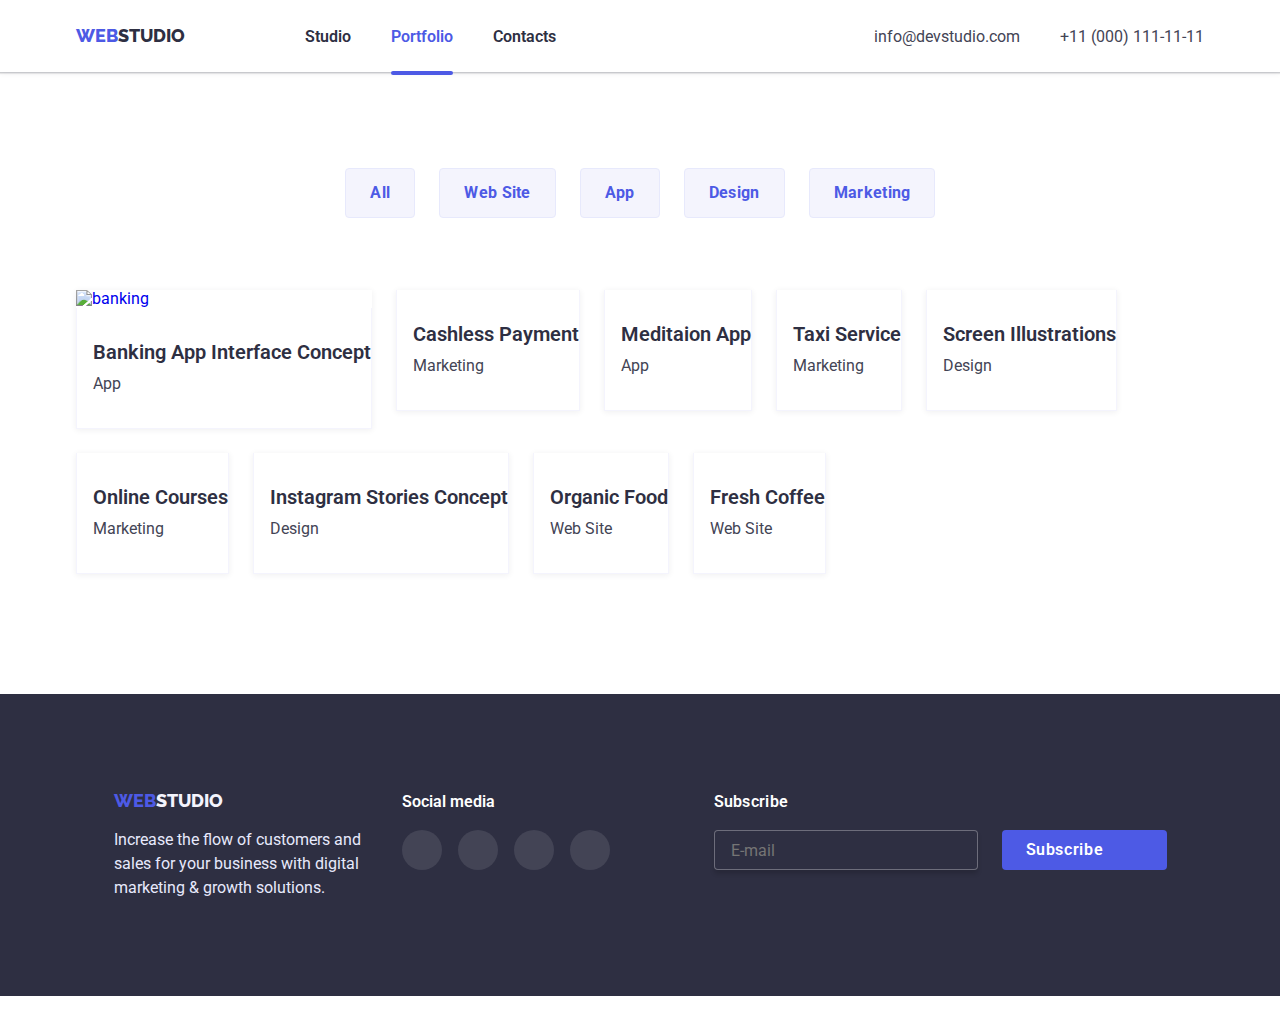
==== commit 35a476bc: "hw7 (після доопрацювання)" ====
--- a/portfolio.html
+++ b/portfolio.html
@@ -17,7 +17,7 @@
                 <a href="./index.html" class="logo"> <span class="logo-blu">Web</span>Studio</a>
                 <ul class="page-heder-link">
                     <li class="nav-header"><a href="./index.html" class="heder-link">Studio</a></li>
-                    <li class="nav-header"><a href="./portfolio.html" class="heder-link heder-link-portfolio ">Portfolio</a></li>
+                    <li class="nav-header"><a href="./portfolio.html" class="heder-link heder-link-portfolio">Portfolio</a></li>
                     <li class="nav-header"><a href="./index.html" class="heder-link">Contacts</a></li>
                 </ul>
             </nav>
--- a/css/styles.css
+++ b/css/styles.css
@@ -46,9 +46,7 @@
     padding-right: 16px;
     padding-left: 16px;
 }
-.heder-link-portfolio{
-
-}
+
 
 @media screen and (min-width: 480px) {
     .conteiner {
@@ -66,7 +64,7 @@
 
 @media screen and (min-width: 1200px) {
     .conteiner {
-        width: 1200px;
+        width: 1160px;
     }
 }
 
@@ -81,7 +79,9 @@
 .page-header {
     display: flex;
     align-items: baseline;
-    box-shadow: 0px 4px 4px rgba(0, 0, 0, 0.25);
+    box-shadow: 0px 2px 1px rgba(46, 47, 66, 0.08),
+        0px 1px 1px rgba(46, 47, 66, 0.16),
+        0px 1px 6px rgba(46, 47, 66, 0.08);
     padding-top: 24px;
     padding-bottom: 24px;
 }
@@ -146,6 +146,9 @@
     z-index: 999;
     transform: translateX(100%);
     transition: transform 250ms ease-in-out;
+    padding-left: 80px;
+    padding-left: 40px;
+    padding-bottom: 40px;
 }
 .menu-conteiner.is-open {
     transform: translateX(0);
@@ -178,8 +181,8 @@
 .social-icons-mobile-items {
     display: flex;
     align-items: flex-start;
-    justify-content: space-between;
-    
+ 
+    gap: 56px;
 }
 
 .social-list-mobile {
@@ -206,18 +209,12 @@
     font-size: 36px;
     line-height: 1.1;
     list-style-type: none;
-
-}
-.mobile-studio {
-    margin-top: 80px;
+    margin-bottom: 284px;
+}
+.mobile-section:not(:last-child) {
     margin-bottom: 40px;
 }
-.mobile-portfolio {
-    margin-bottom: 40px;
-}
-.mobile-contacts {
-    margin-bottom: 284px;
-}
+
 .social-icons-mobile-items {
     margin-bottom: 0px;
 }
@@ -234,6 +231,12 @@
     font-size: 36px;
     font-weight: 600;
     text-decoration: none;
+}
+.mobile-section:hover {
+    color: #404BBF;
+}
+.mobile-section:focus {
+    color: #404BBF;
 }
 .mobile-link-second {
     color: rgba(67, 68, 85, 1);
@@ -251,18 +254,13 @@
 
 @media screen and (min-width: 768px) {
     .page-header-conteiner {
-        
         display: flex;
         align-items: baseline;
-    
-    }
-    .page-nav {
-        padding-top: 24px;
-        padding-bottom: 22px;
     }
     .page-heder-link {
         display: flex;
         gap: 40px;
+        
     }
     .nav-header {
         position: relative;
@@ -270,14 +268,15 @@
     }
     .heder-link {
         text-decoration: none;
-        padding-top: 24px;
-        padding-bottom: 22px;
         color: var(--title-text-color);
         font-weight: 600;
         line-height: 1.5;
+        padding-top: 24px;
+        padding-bottom: 24px;
         transition-property: color;
         transition-duration: 250ms;
         transition-timing-function: var(--time-function);
+        
         }
     .heder-link:hover {
         color: rgba(64, 75, 191, 1);
@@ -297,9 +296,9 @@
         display: block;
         border-radius: 2px;
         width: 100%;
+        background-color: #4D5AE5;
         height: 4px;
-        background-color: #4D5AE5;
-        top: 55px;
+        bottom: -100%;
         left: 0%;
 }
 .heder-link-portfolio::after {
@@ -310,7 +309,7 @@
     width: 100%;
     height: 4px;
     background-color: #4D5AE5;
-    top: 55px;
+    bottom: -110%;
     left: 0%;
 }
 
@@ -323,11 +322,11 @@
   }
     .page-nav {
         display: flex;
+        align-items: baseline;
     }
     .heder-contacts {
         color: rgba(67, 68, 85, 1);
         display: flex;
-        margin-bottom: 4px;
         flex-direction: column;
         text-decoration: none;
     }
@@ -339,19 +338,32 @@
     }
     .logo {
         margin-right: 120px;
+        padding-top: 24px;
+        padding-bottom: 24px;
     }
     .page-header {
         padding-top: 0px;
         padding-bottom: 0px;
 }
 }
+
+@media screen and (min-width: 1200px) {
+    .contacts {
+        display: flex;
+        gap: 40px;
+    }
+}
+
 /*--------------------------HERO-------------------------------*/
 
 @media screen and (max-width: 767px) {
     .hero {
         background-image: linear-gradient(to right, rgba(46, 47, 66, 0.7), rgba(46, 47, 66, 0.7)), url(../images/homework7/mobile-people-office.jpg);
         max-width: 428px;
-        height: 432px;
+    }
+    .conteiner-hero {
+        padding-top: 112px;
+        padding-bottom: 112px;
     }
     .hero-title {
         font-size: 36px;
@@ -365,8 +377,7 @@
     }
 }
 .hero-button {
-    display: block;
-    align-items: center;
+    display: inline-block;
     background-color: var(--accent-color);
     color: #FFFFFF;
     font-weight: 500;
@@ -381,11 +392,10 @@
     cursor: pointer;
     width: 169px;
     border: solid var(--accent-color);
-    margin-bottom: 112px;
-    margin: auto
 }
 .hero {
     display: flex;
+    text-align: center;
     background-repeat: no-repeat;
     background-size: cover;
     background-position: center;
@@ -398,7 +408,6 @@
     text-align: center;
     margin-left: auto;
     margin-right: auto;
-    padding-top: 112px;
 }
 .send {
     display: block;
@@ -422,13 +431,25 @@
         background-image: linear-gradient(to right, rgba(46, 47, 66, 0.7), rgba(46, 47, 66, 0.7)), url(../images/homework7/mobile-people-office@2x.jpg);
     }
 }
+@media screen and (max-width: 380px) {
+    .hero-title {
+       font-size: 20px;
+       font-weight: 400;
+    }
+
+}
+
 
 @media screen and (min-width: 768px) {
     .hero {
         background-image: linear-gradient(to right, rgba(46, 47, 66, 0.7), rgba(46, 47, 66, 0.7)), url(../images/homework7/tablet-people-office.jpg);
         max-width: 768px;
-        height: 436px;
-    }
+       
+    }
+        .conteiner-hero {
+            padding-top: 112px;
+            padding-bottom: 108px;
+        }
     .hero-title {
         font-size: 56px;
         line-height: 1.01;
@@ -451,12 +472,16 @@
     .hero {
         background-image: linear-gradient(to right, rgba(46, 47, 66, 0.7), rgba(46, 47, 66, 0.7)), url(../images/homework7/desktop-people-office.jpg);
         max-width: 1440px;
-        height: 600px;
-    }
+        
+    }
+        .conteiner-hero {
+            padding-top: 188px;
+            padding-bottom: 188px;
+        }
     .hero-title {
         font-size: 56px;
         line-height: 1.01;
-        padding-top: 188px;
+        
         margin-bottom: 48px;
     }
     .modal {
@@ -513,6 +538,8 @@
 .title {
    text-align: center;
    margin-bottom: 8px;
+   font-size: 36px;
+   font-weight: 700;
 }
 .section {
     padding-top: 96px;
@@ -544,9 +571,12 @@
         padding-top: 120px;
         padding-bottom: 120px;
         }
+        .title {
+            font-size: 20px;
+        }
     .benefits-list {
         display: flex;
-        width: 264px;
+     
         height: 112px;
         background-color: #F4F4FD;
         justify-content: center;
@@ -571,7 +601,7 @@
 }
 /*-----------------------------What are we doing-----------------------*/
 .title {
-    font-size: 20px;
+    
     font-weight: 600;
     line-height: 1.2;
 }
@@ -591,7 +621,7 @@
     .doing {
         padding-bottom: 0px;
         padding-top: 0px;
-        padding-bottom: 120px;
+        padding-bottom: 0px;
     }
 }
 
@@ -623,7 +653,12 @@
 .team-section {
     background-color: var(--background-color-cection);
 }
-
+.title-team {
+    font-size: 20px;
+    font-weight: 600;
+    line-height: 1.2;
+    margin-bottom: 8px;
+}
 .team-page {
     text-align: center;
     padding-top: 32px;
@@ -637,7 +672,12 @@
     gap: 24px;
     margin-top: 12px;
 }
-
+.social-list-icons:hover {
+    background-color: #404BBF;
+}
+.social-list-icons:focus {
+    background-color: #404BBF;
+}
 
 .social-list-icons {
     display: flex;
@@ -858,7 +898,7 @@
     padding-top: 8px;
     padding-bottom: 8px;
     color: #FFFFFF;
-    margin-bottom: 16px;
+   
 }
 .futer-button {
     position: relative;
@@ -906,7 +946,8 @@
 }
 .input-futer {
     width: 364px;   
-    height: 40px;        
+    height: 40px;
+    margin-bottom: 16px;        
 }
 .conteiner-footer {
     display: flex;
@@ -926,7 +967,12 @@
 
 }
 }
-
+@media screen and (max-width: 380px) {
+    .input-futer {
+        width: 300px;
+    }
+
+}
 @media screen and (min-width: 768px) {
 .conteiner-footer {
     display: flex;
@@ -957,6 +1003,9 @@
 @media screen and (min-width: 1200px) {
 .input-futer {
     height: 40px;
+}
+.futer-Subscribe {
+    margin-left: 80px;
 }
 }
 
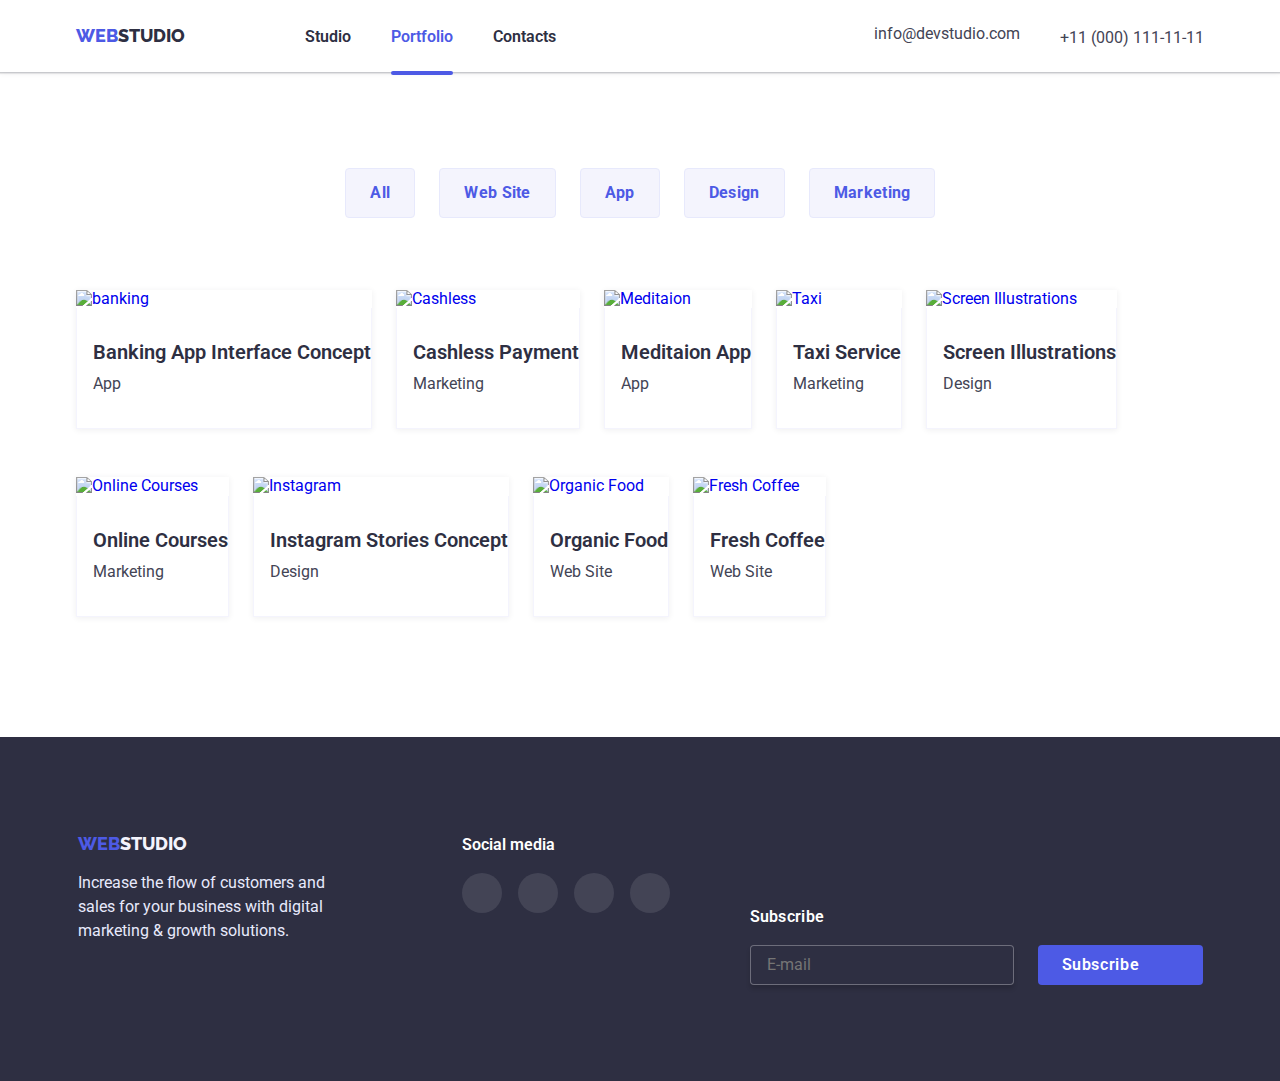
==== commit 7e3acba0: "hw7 !!" ====
--- a/portfolio.html
+++ b/portfolio.html
@@ -39,9 +39,12 @@
                 </svg>
             </button>
             <ul class="mobile-nav">
-                <li class="mobile-section mobile-studio">Studio</li>
-                <li class="mobile-section mobile-portfolio">Portfolio</li>
-                <li class="mobile-section mobile-contacts">Contacts</li>
+                <li><a href="./index.html"class="mobile-section mobile-studio">
+                    Studio</a></li>
+                <li><a href="./index.html"class="mobile-section mobile-portfolio">
+                    Portfolio</a></li>
+                <li ><a href="./index.html" class="mobile-section mobile-contacts">
+                    Contacts</a></li>
             </ul>
             <div class="stems-link-contacts">
                 <ul class="mobile-contacts-items">
--- a/css/styles.css
+++ b/css/styles.css
@@ -139,16 +139,16 @@
     position: fixed;
     top: 0;
     right: 0;
-    width: 100vw;
-    height: 100vh;
-    padding: 32px;
+    width: 100%;
+    height: 796px;
     background-color: #ffffff;
     z-index: 999;
     transform: translateX(100%);
     transition: transform 250ms ease-in-out;
-    padding-left: 80px;
+    padding-top: 80px;
     padding-left: 40px;
     padding-bottom: 40px;
+    
 }
 .menu-conteiner.is-open {
     transform: translateX(0);
@@ -211,7 +211,18 @@
     list-style-type: none;
     margin-bottom: 284px;
 }
-.mobile-section:not(:last-child) {
+.mobile-nav-item {
+    color: #2E2F42;
+    font-size: 36px;
+    font-weight: 700;
+}
+.mobile-section {
+    color: #2E2F42;
+    font-size: 36px;
+    font-weight: 700;
+}
+
+.mobile-nav-item:not(:last-child) {
     margin-bottom: 40px;
 }
 
@@ -232,10 +243,11 @@
     font-weight: 600;
     text-decoration: none;
 }
-.mobile-section:hover {
-    color: #404BBF;
-}
-.mobile-section:focus {
+.mobile-section {
+    list-style-type: none;
+    text-decoration: none;
+}
+.mobile-studio {
     color: #404BBF;
 }
 .mobile-link-second {
@@ -255,13 +267,17 @@
 @media screen and (min-width: 768px) {
     .page-header-conteiner {
         display: flex;
-        align-items: baseline;
+        align-items: center;
+       
     }
     .page-heder-link {
         display: flex;
         gap: 40px;
         
     }
+        .list-contacts {
+            margin-top: 4px;
+        }
     .nav-header {
         position: relative;
         list-style-type: none;
@@ -332,8 +348,7 @@
     }
     .contacts {
         
-        padding-top: 24px;
-        padding-bottom: 10px;
+      
         list-style-type: none;
     }
     .logo {
@@ -380,7 +395,7 @@
     display: inline-block;
     background-color: var(--accent-color);
     color: #FFFFFF;
-    font-weight: 500;
+    font-weight: 600;
     font-size: 16px;
     line-height: 1.5;
     padding-top: 16px;
@@ -431,13 +446,6 @@
         background-image: linear-gradient(to right, rgba(46, 47, 66, 0.7), rgba(46, 47, 66, 0.7)), url(../images/homework7/mobile-people-office@2x.jpg);
     }
 }
-@media screen and (max-width: 380px) {
-    .hero-title {
-       font-size: 20px;
-       font-weight: 400;
-    }
-
-}
 
 
 @media screen and (min-width: 768px) {
@@ -446,7 +454,7 @@
         max-width: 768px;
        
     }
-        .conteiner-hero {
+    .conteiner-hero {
             padding-top: 112px;
             padding-bottom: 108px;
         }
@@ -978,7 +986,7 @@
     display: flex;
     flex-wrap: wrap;
     justify-content: center;
-    gap: 72px 24px;
+    
 }
     .futer-list-icon {
     display: flex;
@@ -993,10 +1001,14 @@
 .futer-Subscribe {
     display: flex;
     flex-direction: column;
+    margin-top: 72px;
 
 }
 .Subscribe-text {
     margin-bottom: 16px;
+}
+.conteiner-list {
+    margin-left: 24px;
 }
 }
 
@@ -1006,6 +1018,9 @@
 }
 .futer-Subscribe {
     margin-left: 80px;
+}
+.conteiner-list {
+    margin-left: 120px;
 }
 }
 
@@ -1179,7 +1194,8 @@
 }
 @media screen and (min-width: 768px) {
 .page-decor {
-    gap: 24px;
+    column-gap: 24px;
+    row-gap: 48px;
     }
 .page-section {
     padding-top: 64px;
@@ -1386,3 +1402,15 @@
     line-height: 1.5;
     letter-spacing: 0.02em;
 }
+@media screen and (max-width: 380px) {
+    .modal {
+      padding-left: 50px;
+      padding-right: 50px;
+    }
+    .hero-title {
+        width: 250px;
+    }
+    .modal-button {
+        right: 50px;
+    }
+}